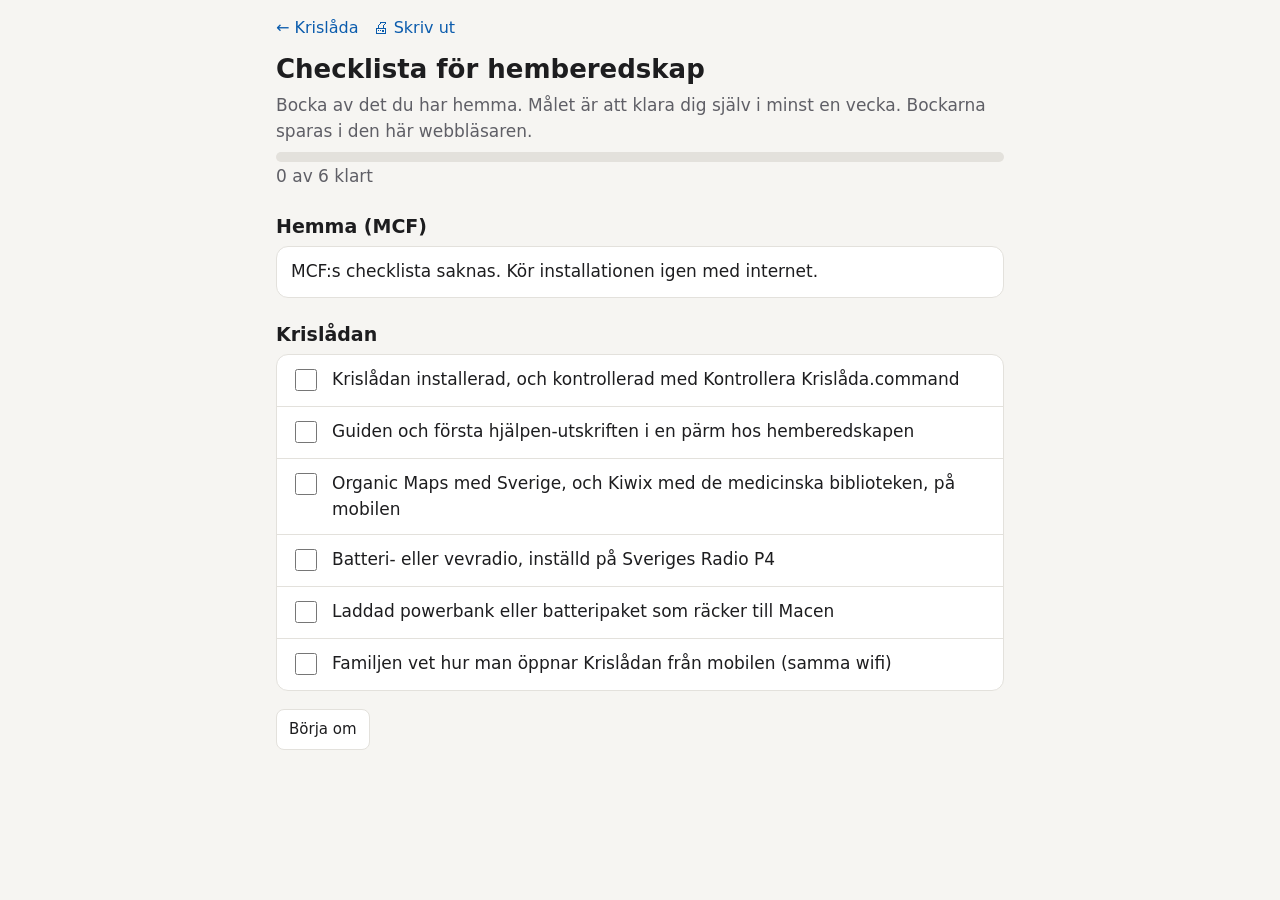
==== web/checklista/index.html @ 92006f67 "Checklist: MCF's home-preparedness list to tick off Built from the saved MCF page, so it follows MCF" ====
<!doctype html>
<html lang="sv">
<head>
<meta charset="utf-8">
<meta name="viewport" content="width=device-width, initial-scale=1">
<title>Checklista · Krislåda</title>
<link rel="manifest" href="/manifest.webmanifest">
<link rel="apple-touch-icon" href="/icon-180.png">
<meta name="theme-color" content="#0b5cad">
<style>
  :root { --bg:#f6f5f2; --fg:#1d1d1f; --muted:#5f5f66; --card:#ffffff; --line:#e3e1dc; --accent:#0b5cad; --fill:#0b5cad; --ok:#1e7a3c; }
  @media (prefers-color-scheme: dark) { :root { --bg:#141416; --fg:#f2f2f4; --muted:#a3a3ab; --card:#1f1f23; --line:#2e2e34; --accent:#6aa9ff; --fill:#1f5fae; --ok:#6fd08c; } }
  * { box-sizing: border-box; }
  body { margin:0; background:var(--bg); color:var(--fg); font:17px/1.5 -apple-system, system-ui, "Segoe UI", sans-serif; }
  main { max-width: 760px; margin: 0 auto; padding: 16px; }
  a { color: var(--accent); }
  .bar { display:flex; gap:14px; flex-wrap:wrap; font-size:16px; } .bar a { text-decoration:none; }
  h1 { font-size: 26px; margin: 10px 0 4px; } h2 { font-size: 19px; margin: 22px 0 6px; }
  .sub { color: var(--muted); margin: 0 0 8px; }
  .progress { height: 10px; background: var(--line); border-radius: 6px; overflow: hidden; margin: 8px 0 2px; }
  .progress div { height: 100%; background: var(--ok); width: 0; transition: width .3s; }
  ul { list-style: none; padding: 0; margin: 0; background: var(--card); border: 1px solid var(--line); border-radius: 12px; }
  li { border-top: 1px solid var(--line); } li:first-child { border-top: 0; }
  label { display: flex; gap: 12px; align-items: flex-start; padding: 12px 14px; cursor: pointer; }
  input[type=checkbox] { width: 22px; height: 22px; margin-top: 2px; flex: none; accent-color: var(--ok); }
  li.done span { color: var(--muted); text-decoration: line-through; }
  .src { color: var(--muted); font-size: 14px; margin-top: 6px; }
  button { font: inherit; font-size: 15px; padding: 8px 12px; border-radius: 8px; border: 1px solid var(--line); background: var(--card); color: var(--fg); cursor: pointer; }
  @media print { .bar, button { display: none; } body { background: #fff; color: #000; } ul { border: 0; } }
</style>
</head>
<body>
<main>
  <div class="bar"><a href="../">← Krislåda</a><a href="#" onclick="print(); return false">🖨 Skriv ut</a></div>
  <h1>Checklista för hemberedskap</h1>
  <p class="sub">Bocka av det du har hemma. Målet är att klara dig själv i minst en vecka. Bockarna sparas i den här webbläsaren.</p>
  <div class="progress"><div id="bar"></div></div>
  <p class="sub" id="count"></p>

  <h2>Hemma (MCF)</h2>
  <ul id="mcf"><li><label>Laddar…</label></li></ul>
  <p class="src" id="mcfsrc"></p>

  <h2>Krislådan</h2>
  <ul id="kit"></ul>

  <p style="margin-top:18px"><button id="reset">Börja om</button></p>
</main>
<script src="../lib/md.js"></script>
<script>
(() => {
  const KEY = 'krislada-checklista';
  let state = {};
  try { state = JSON.parse(localStorage.getItem(KEY) || '{}'); } catch {}
  const save = () => { try { localStorage.setItem(KEY, JSON.stringify(state)); } catch {} };
  const KIT = [
    'Krislådan installerad, och kontrollerad med Kontrollera Krislåda.command',
    'Guiden och första hjälpen-utskriften i en pärm hos hemberedskapen',
    'Organic Maps med Sverige, och Kiwix med de medicinska biblioteken, på mobilen',
    'Batteri- eller vevradio, inställd på Sveriges Radio P4',
    'Laddad powerbank eller batteripaket som räcker till Macen',
    'Familjen vet hur man öppnar Krislådan från mobilen (samma wifi)',
  ];
  function list(el, items) {
    el.innerHTML = '';
    for (const text of items) {
      const li = document.createElement('li');
      li.innerHTML = '<label><input type="checkbox"><span></span></label>';
      li.querySelector('span').textContent = text;
      const box = li.querySelector('input');
      box.checked = !!state[text]; li.classList.toggle('done', box.checked);
      box.onchange = () => { state[text] = box.checked; li.classList.toggle('done', box.checked); save(); count(); };
      el.appendChild(li);
    }
  }
  function count() {
    const boxes = [...document.querySelectorAll('input[type=checkbox]')];
    const done = boxes.filter(b => b.checked).length;
    document.getElementById('count').textContent = `${done} av ${boxes.length} klart`;
    document.getElementById('bar').style.width = (boxes.length ? 100 * done / boxes.length : 0) + '%';
  }
  list(document.getElementById('kit'), KIT);
  // MCF's own list, from the saved page "Grunder i hemberedskap".
  const doc = 'docs/library/Svenska myndigheter/MCF - Grunder i hemberedskap.md';
  fetchDoc(doc).then(t => {
    const part = (t.split(/\n(?=## )/).find(p => /^## Checklista/.test(p)) || '');
    const items = part.split('\n').filter(l => /^\s*[-*•]\s+/.test(l)).map(l => l.replace(/^\s*[-*•]\s+/, '').trim());
    if (!items.length) throw new Error('empty');
    list(document.getElementById('mcf'), items);
    const src = (t.match(/^Källa: .*$/m) || [''])[0];
    document.getElementById('mcfsrc').textContent = src + ' Mer om vatten, mat och värme: se Svenska myndigheters råd på startsidan.';
    count();
  }).catch(() => {
    document.getElementById('mcf').innerHTML = '<li><label>MCF:s checklista saknas. Kör installationen igen med internet.</label></li>';
    count();
  });
  document.getElementById('reset').onclick = () => { state = {}; save(); location.reload(); };
  count();
})();
</script>
</body>
</html>
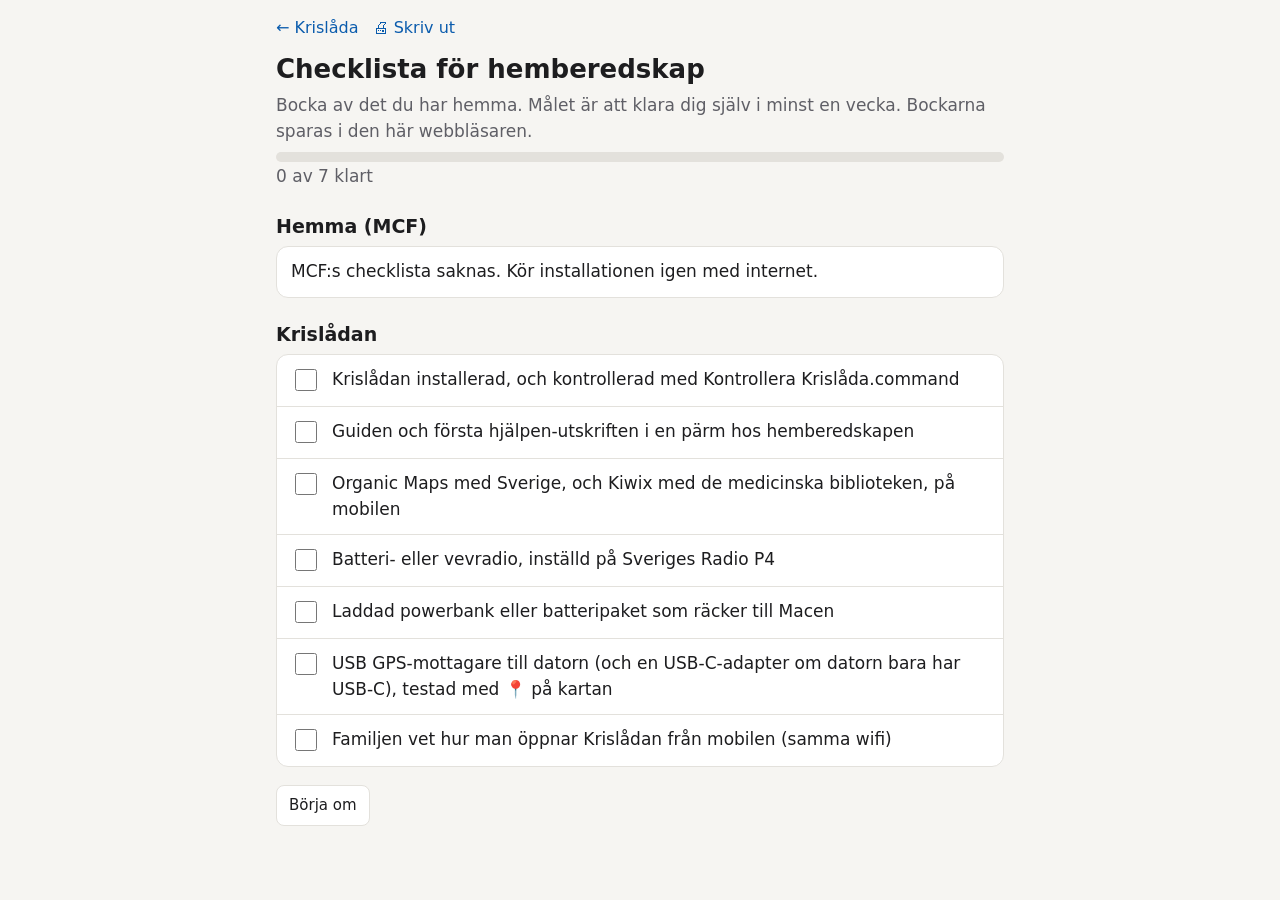
==== commit c2f96483: "Where am I: GPS on the Mac with a USB GPS receiver Macs have no GPS. The kit now finds any USB GPS r" ====
--- a/web/checklista/index.html
+++ b/web/checklista/index.html
@@ -59,6 +59,7 @@
     'Organic Maps med Sverige, och Kiwix med de medicinska biblioteken, på mobilen',
     'Batteri- eller vevradio, inställd på Sveriges Radio P4',
     'Laddad powerbank eller batteripaket som räcker till Macen',
+    'USB GPS-mottagare till datorn (och en USB-C-adapter om datorn bara har USB-C), testad med 📍 på kartan',
     'Familjen vet hur man öppnar Krislådan från mobilen (samma wifi)',
   ];
   function list(el, items) {
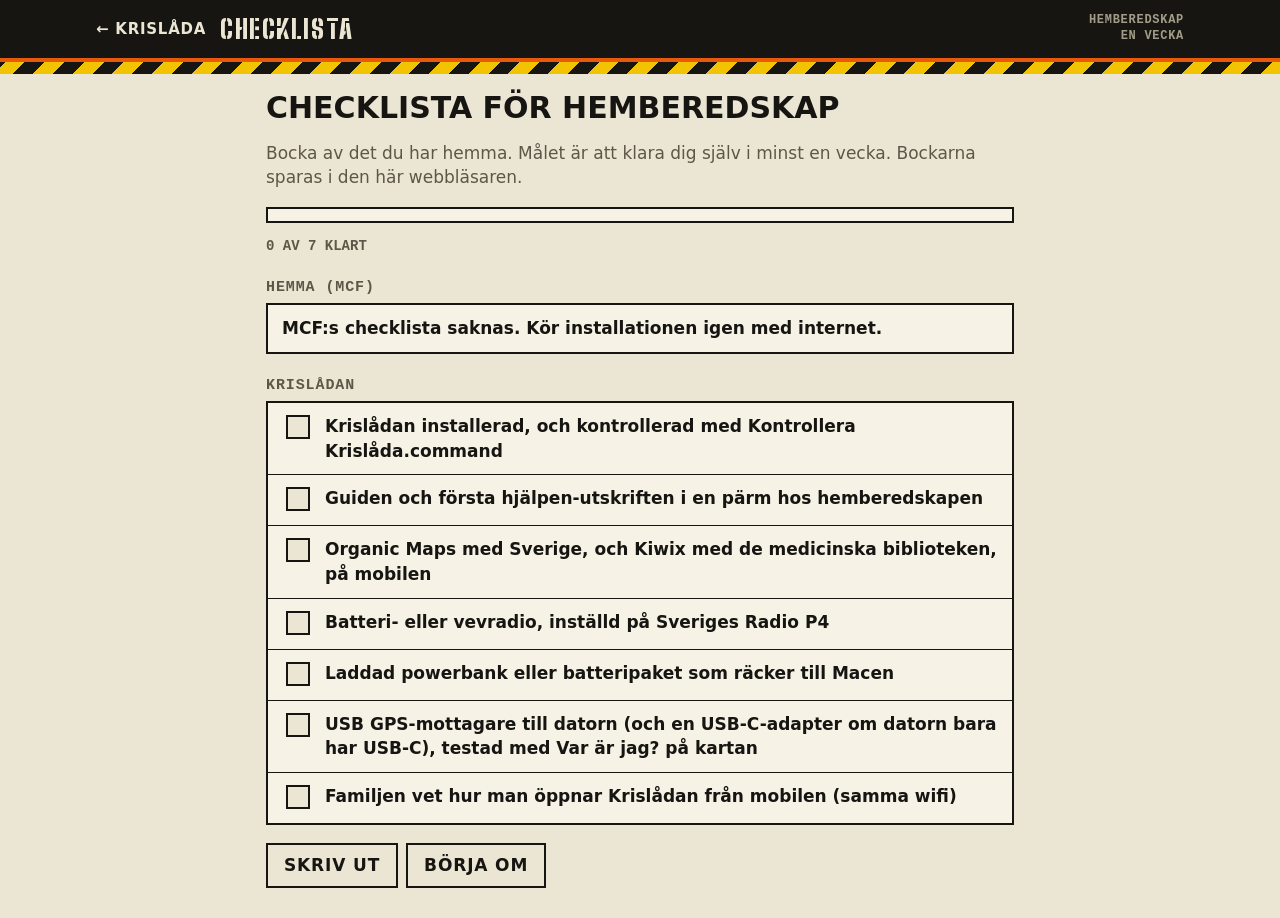
==== commit 6c4b9c8f: "A survival-kit look instead of a generic app One shared stylesheet (web/lib/kit.css) for every page:" ====
--- a/web/checklista/index.html
+++ b/web/checklista/index.html
@@ -7,31 +7,34 @@
 <link rel="manifest" href="/manifest.webmanifest">
 <link rel="apple-touch-icon" href="/icon-180.png">
 <meta name="theme-color" content="#0b5cad">
+<link rel="stylesheet" href="../lib/kit.css">
 <style>
-  :root { --bg:#f6f5f2; --fg:#1d1d1f; --muted:#5f5f66; --card:#ffffff; --line:#e3e1dc; --accent:#0b5cad; --fill:#0b5cad; --ok:#1e7a3c; }
-  @media (prefers-color-scheme: dark) { :root { --bg:#141416; --fg:#f2f2f4; --muted:#a3a3ab; --card:#1f1f23; --line:#2e2e34; --accent:#6aa9ff; --fill:#1f5fae; --ok:#6fd08c; } }
-  * { box-sizing: border-box; }
-  body { margin:0; background:var(--bg); color:var(--fg); font:17px/1.5 -apple-system, system-ui, "Segoe UI", sans-serif; }
-  main { max-width: 760px; margin: 0 auto; padding: 16px; }
-  a { color: var(--accent); }
-  .bar { display:flex; gap:14px; flex-wrap:wrap; font-size:16px; } .bar a { text-decoration:none; }
-  h1 { font-size: 26px; margin: 10px 0 4px; } h2 { font-size: 19px; margin: 22px 0 6px; }
-  .sub { color: var(--muted); margin: 0 0 8px; }
-  .progress { height: 10px; background: var(--line); border-radius: 6px; overflow: hidden; margin: 8px 0 2px; }
-  .progress div { height: 100%; background: var(--ok); width: 0; transition: width .3s; }
-  ul { list-style: none; padding: 0; margin: 0; background: var(--card); border: 1px solid var(--line); border-radius: 12px; }
-  li { border-top: 1px solid var(--line); } li:first-child { border-top: 0; }
-  label { display: flex; gap: 12px; align-items: flex-start; padding: 12px 14px; cursor: pointer; }
-  input[type=checkbox] { width: 22px; height: 22px; margin-top: 2px; flex: none; accent-color: var(--ok); }
+  main { max-width: 780px; }
+  h1 { font: 800 30px/1.05 var(--cond); text-transform: uppercase; margin: 18px 0 6px; }
+  h2 { font: 700 15px/1 var(--mono); text-transform: uppercase; letter-spacing: .06em; color: var(--muted); margin: 24px 0 8px; }
+  .sub { color: var(--muted); }
+  .progress { height: 16px; border: 2px solid var(--ink); background: var(--panel); margin: 10px 0 4px; }
+  .progress div { height: 100%; width: 0; background: repeating-linear-gradient(-45deg, var(--olive) 0 8px, #3d4419 8px 16px); transition: width .3s; }
+  #count { font: 600 14px/1.4 var(--mono); text-transform: uppercase; }
+  ul { list-style: none; padding: 0; margin: 0; border: 2px solid var(--ink); background: var(--panel); }
+  li { border-top: 1px solid var(--ink); } li:first-child { border-top: 0; }
+  label { display: flex; gap: 12px; align-items: flex-start; padding: 11px 14px; cursor: pointer; font-weight: 600; }
+  input[type=checkbox] { appearance: none; width: 24px; height: 24px; margin-top: 1px; flex: none; border: 2px solid var(--ink); background: var(--paper); display: grid; place-content: center; cursor: pointer; }
+  input[type=checkbox]:checked { background: var(--olive); }
+  input[type=checkbox]:checked::after { content: "✓"; color: #f6f2e6; font: 800 17px/1 var(--font); }
   li.done span { color: var(--muted); text-decoration: line-through; }
-  .src { color: var(--muted); font-size: 14px; margin-top: 6px; }
-  button { font: inherit; font-size: 15px; padding: 8px 12px; border-radius: 8px; border: 1px solid var(--line); background: var(--card); color: var(--fg); cursor: pointer; }
-  @media print { .bar, button { display: none; } body { background: #fff; color: #000; } ul { border: 0; } }
+  .src { color: var(--muted); font: 500 12px/1.5 var(--mono); margin-top: 8px; }
+  @media print { .bar, button, .topbar, .hazard { display: none; } body { background: #fff; } }
 </style>
 </head>
+<header class="topbar"><div class="wrap">
+  <a class="back" href="/">← Krislåda</a>
+  <span class="logo" style="font-size:26px">Checklista</span>
+  <div class="meta">Hemberedskap<br>en vecka</div>
+</div></header>
+<div class="hazard"></div>
 <body>
 <main>
-  <div class="bar"><a href="../">← Krislåda</a><a href="#" onclick="print(); return false">🖨 Skriv ut</a></div>
   <h1>Checklista för hemberedskap</h1>
   <p class="sub">Bocka av det du har hemma. Målet är att klara dig själv i minst en vecka. Bockarna sparas i den här webbläsaren.</p>
   <div class="progress"><div id="bar"></div></div>
@@ -44,7 +47,7 @@
   <h2>Krislådan</h2>
   <ul id="kit"></ul>
 
-  <p style="margin-top:18px"><button id="reset">Börja om</button></p>
+  <p style="margin:18px 0 30px; display:flex; gap:8px"><button class="btn ghost" onclick="print()">Skriv ut</button><button class="btn ghost" id="reset">Börja om</button></p>
 </main>
 <script src="../lib/md.js"></script>
 <script>
@@ -59,7 +62,7 @@
     'Organic Maps med Sverige, och Kiwix med de medicinska biblioteken, på mobilen',
     'Batteri- eller vevradio, inställd på Sveriges Radio P4',
     'Laddad powerbank eller batteripaket som räcker till Macen',
-    'USB GPS-mottagare till datorn (och en USB-C-adapter om datorn bara har USB-C), testad med 📍 på kartan',
+    'USB GPS-mottagare till datorn (och en USB-C-adapter om datorn bara har USB-C), testad med Var är jag? på kartan',
     'Familjen vet hur man öppnar Krislådan från mobilen (samma wifi)',
   ];
   function list(el, items) {
--- a/web/lib/kit.css
+++ b/web/lib/kit.css
@@ -0,0 +1,114 @@
+/* Krislåda: the kit's look, shared by every page.
+   A field manual and a kit case: khaki paper and black ink, safety orange and olive,
+   hard edges, numbered compartments, hazard stripes where it matters.
+   Fonts (all open source, bundled for offline use): Barlow, based on public road signage;
+   Big Shoulders Stencil; IBM Plex Mono. */
+@import url('fonts/fonts.css');
+
+:root {
+  --paper: #ebe5d3; --panel: #f6f2e6; --ink: #161512; --muted: #5d574a; --rule: #161512;
+  --orange: #e8590c; --on-orange: #161512; --olive: #4b5320; --red: #b3261e; --ok: #2e6b34;
+  --yellow: #f2c300; --bar: #161512; --on-bar: #ebe5d3;
+  --shadow: #161512;
+  --font: 'Barlow', system-ui, -apple-system, sans-serif;
+  --cond: 'Barlow Condensed', 'Barlow', system-ui, sans-serif;
+  --stencil: 'Big Shoulders Stencil', 'Barlow Condensed', system-ui, sans-serif;
+  --mono: 'IBM Plex Mono', ui-monospace, Menlo, monospace;
+}
+@media (prefers-color-scheme: dark) {
+  :root { --paper: #11130e; --panel: #1b1e16; --ink: #e8e2cf; --muted: #a39d88; --rule: #e8e2cf;
+          --orange: #ff7a1f; --olive: #8e9c5c; --red: #ff6b5e; --ok: #7fc77f; --bar: #000; --shadow: #4b5320; }
+}
+* { box-sizing: border-box; }
+html { -webkit-text-size-adjust: 100%; }
+body { margin: 0; background: var(--paper); color: var(--ink); font: 500 17px/1.45 var(--font); }
+a { color: inherit; text-decoration-color: var(--orange); text-decoration-thickness: 2px; text-underline-offset: 3px; }
+main, .wrap { max-width: 1120px; margin: 0 auto; padding: 0 16px; }
+.mono, code { font-family: var(--mono); font-size: .88em; }
+
+/* Top bar: the label on the case */
+.topbar { background: var(--bar); color: var(--on-bar); border-bottom: 4px solid var(--orange); }
+.topbar .wrap { display: flex; align-items: center; gap: 14px; min-height: 58px; flex-wrap: wrap; }
+.logo { font: 900 32px/1 var(--stencil); letter-spacing: .06em; text-transform: uppercase; color: var(--on-bar); text-decoration: none; }
+.logo small { font: 600 12px/1 var(--mono); letter-spacing: .08em; color: var(--orange); margin-left: 10px; vertical-align: middle; }
+.topbar .meta { margin-left: auto; font: 600 12px/1.3 var(--mono); letter-spacing: .06em; text-transform: uppercase; color: #a39d88; text-align: right; }
+.topbar a.back { font: 700 15px/1 var(--cond); text-transform: uppercase; letter-spacing: .05em; color: var(--on-bar); text-decoration: none; }
+
+/* Hazard stripes and the life-threat block */
+.hazard { height: 12px; background: repeating-linear-gradient(-45deg, var(--yellow) 0 14px, #161512 14px 28px); }
+.danger { border: 3px solid var(--ink); background: var(--panel); margin: 18px 0; }
+.danger .body { padding: 12px 16px 14px; display: flex; flex-wrap: wrap; gap: 6px 26px; align-items: baseline; }
+.danger .call { font: 800 30px/1.05 var(--cond); text-transform: uppercase; letter-spacing: .01em; color: var(--red); }
+.danger .call b { color: var(--ink); }
+.danger .nums { display: flex; flex-wrap: wrap; gap: 4px 20px; font: 600 15px/1.4 var(--font); }
+.danger .nums b { font-family: var(--mono); font-size: 17px; margin-right: 4px; }
+.warn { border: 3px solid var(--ink); border-left: 12px solid var(--yellow); background: var(--panel); padding: 10px 14px; margin: 12px 0; font-weight: 600; }
+
+/* Numbered sections: the compartments */
+.sec { display: flex; align-items: center; gap: 12px; margin: 34px 0 14px; padding-bottom: 6px; border-bottom: 3px solid var(--rule); }
+.sec .num { font: 600 14px/1 var(--mono); background: var(--orange); color: var(--on-orange); padding: 6px 7px; }
+.sec h2 { margin: 0; font: 800 26px/1 var(--cond); text-transform: uppercase; letter-spacing: .02em; }
+.sec .hint { margin-left: auto; font: 500 14px/1.3 var(--font); color: var(--muted); text-align: right; }
+h3.sub { margin: 18px 0 8px; font: 700 15px/1 var(--mono); text-transform: uppercase; letter-spacing: .06em; color: var(--muted); }
+p.lead { color: var(--muted); margin: -6px 0 12px; }
+
+/* Tiles: labelled boxes in the case */
+.tiles { display: grid; grid-template-columns: repeat(auto-fill, minmax(230px, 1fr)); gap: 12px; }
+.tiles.tools { grid-template-columns: repeat(auto-fill, minmax(196px, 1fr)); }
+.tile { display: block; position: relative; border: 2px solid var(--ink); background: var(--panel); color: var(--ink);
+        padding: 12px 14px 14px; text-decoration: none; box-shadow: 4px 4px 0 var(--shadow); transition: transform .08s, box-shadow .08s; }
+.tile:hover { transform: translate(-2px, -2px); box-shadow: 6px 6px 0 var(--shadow); }
+.tile:active { transform: translate(2px, 2px); box-shadow: 1px 1px 0 var(--shadow); }
+.tile .k { display: block; font: 600 12px/1 var(--mono); letter-spacing: .08em; text-transform: uppercase; color: var(--muted); margin-bottom: 8px; }
+.tile b { display: block; font: 800 23px/1.05 var(--cond); text-transform: uppercase; letter-spacing: .01em; }
+.tile span.d { display: block; margin-top: 6px; font-size: 15px; line-height: 1.35; color: var(--muted); }
+.tile.go { background: var(--orange); }
+.tile.go, .tile.go .k, .tile.go span.d { color: var(--on-orange); }
+.tile.olive { background: var(--olive); }
+.tile.olive, .tile.olive .k, .tile.olive span.d { color: #f6f2e6; }
+
+/* Emergency topics: tabs with a red edge */
+.tabs { display: grid; grid-template-columns: repeat(auto-fill, minmax(180px, 1fr)); gap: 8px; }
+.tab { display: flex; flex-direction: column; border: 2px solid var(--ink); border-left: 8px solid var(--red); background: var(--panel); color: var(--ink); text-decoration: none; min-height: 64px; }
+.tab a.main, a.tab { padding: 8px 10px 6px; text-decoration: none; color: var(--ink); flex: 1; }
+.tab b { display: block; font: 700 19px/1.1 var(--cond); text-transform: uppercase; }
+.tab .src { display: block; font: 600 11px/1.3 var(--mono); text-transform: uppercase; letter-spacing: .05em; color: var(--muted); margin-top: 3px; }
+.tab a.en { font: 500 12px/1.2 var(--font); color: var(--muted); padding: 0 10px 7px; }
+.tab:hover, a.tab:hover { background: var(--paper); }
+.tabs.plain .tab { border-left-color: var(--olive); }
+
+/* Forms and buttons */
+input[type=search], input[type=text], textarea, select {
+  font: 500 18px/1.3 var(--font); color: var(--ink); background: var(--panel); border: 2px solid var(--ink); border-radius: 0; padding: 11px 12px; }
+input:focus, textarea:focus, button:focus-visible, a:focus-visible { outline: 3px solid var(--orange); outline-offset: 2px; }
+.btn, button.btn { display: inline-block; font: 700 17px/1 var(--cond); text-transform: uppercase; letter-spacing: .05em;
+  background: var(--ink); color: var(--paper); border: 2px solid var(--ink); border-radius: 0; padding: 12px 16px; cursor: pointer; text-decoration: none; }
+.btn.go { background: var(--orange); color: var(--on-orange); }
+.btn.ghost { background: transparent; color: var(--ink); }
+.btn:active { transform: translate(1px, 1px); }
+
+/* Status lamps */
+.lamps { display: flex; flex-wrap: wrap; gap: 6px 16px; font: 600 13px/1.4 var(--mono); text-transform: uppercase; letter-spacing: .04em; }
+.lamp::before { content: ""; display: inline-block; width: 9px; height: 9px; margin-right: 6px; background: var(--ok); border: 1px solid var(--ink); vertical-align: 0; }
+.lamp.off::before { background: var(--red); }
+.lamp.warn::before { background: var(--yellow); }
+
+footer.kit { margin: 40px 0 0; padding: 14px 0 26px; border-top: 3px solid var(--rule); font: 500 13px/1.5 var(--mono); color: var(--muted); }
+
+@media (max-width: 560px) {
+  body { font-size: 16px; }
+  .logo { font-size: 26px; }
+  .topbar .meta { display: none; }
+  .sec h2 { font-size: 22px; }
+  .danger .call { font-size: 25px; }
+  .tiles { grid-template-columns: 1fr 1fr; gap: 10px; }
+  .tile b { font-size: 19px; }
+  .tile span.d { display: none; }
+  .tabs { grid-template-columns: 1fr 1fr; gap: 6px; }
+  .tab { min-height: 0; border-left-width: 6px; }
+  .tab a.main, a.tab { padding: 7px 8px 5px; }
+  .tab b { font-size: 16px; }
+  .tab a.en { display: none; }
+  .sec .hint { display: none; }
+}
+@media print { .topbar, .hazard { display: none; } body { background: #fff; } }
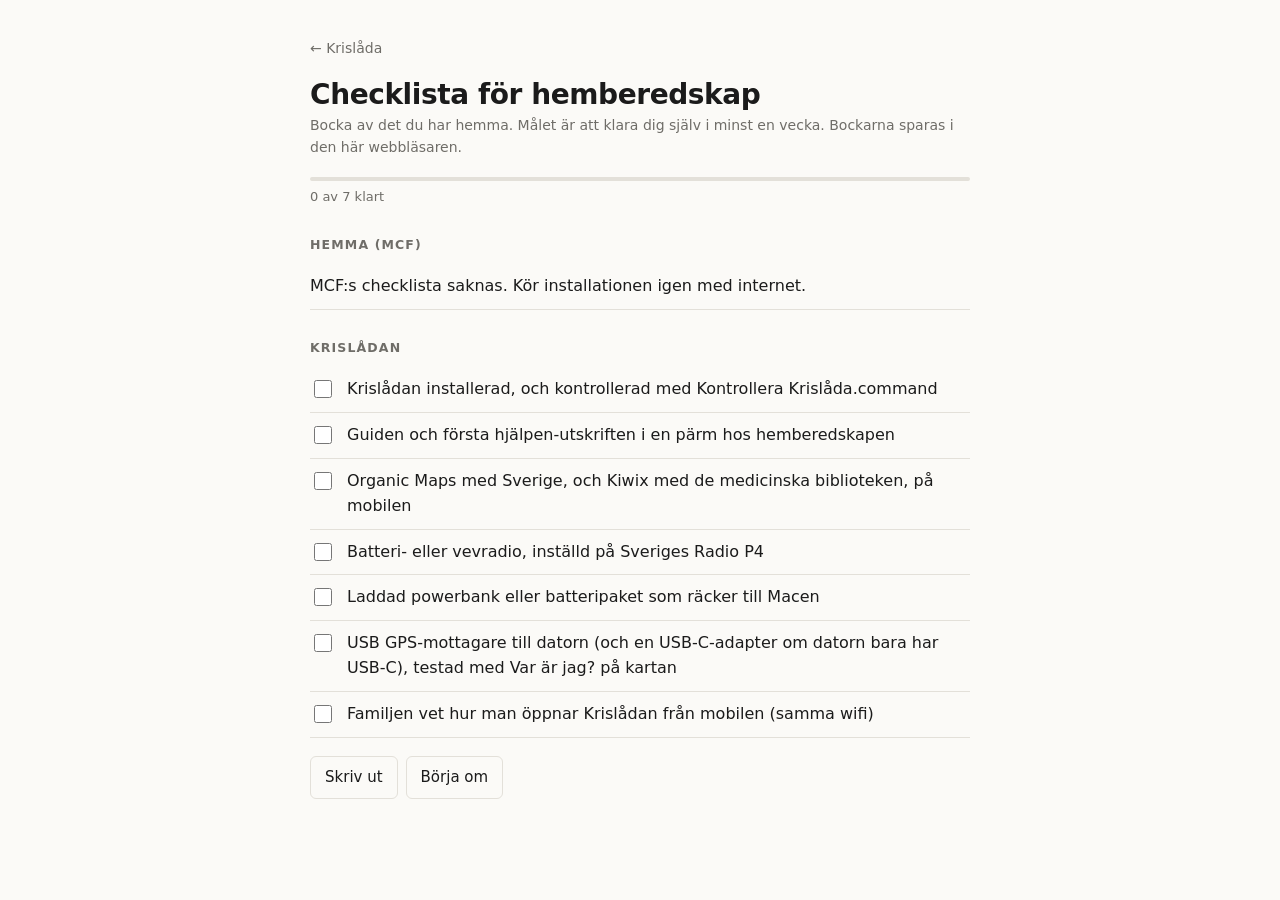
==== commit b1ee23fe: "Minimal look, with the extras folded away Replaces the field-manual style with a quiet one: the syst" ====
--- a/web/checklista/index.html
+++ b/web/checklista/index.html
@@ -9,36 +9,27 @@
 <meta name="theme-color" content="#0b5cad">
 <link rel="stylesheet" href="../lib/kit.css">
 <style>
-  main { max-width: 780px; }
-  h1 { font: 800 30px/1.05 var(--cond); text-transform: uppercase; margin: 18px 0 6px; }
-  h2 { font: 700 15px/1 var(--mono); text-transform: uppercase; letter-spacing: .06em; color: var(--muted); margin: 24px 0 8px; }
-  .sub { color: var(--muted); }
-  .progress { height: 16px; border: 2px solid var(--ink); background: var(--panel); margin: 10px 0 4px; }
-  .progress div { height: 100%; width: 0; background: repeating-linear-gradient(-45deg, var(--olive) 0 8px, #3d4419 8px 16px); transition: width .3s; }
-  #count { font: 600 14px/1.4 var(--mono); text-transform: uppercase; }
-  ul { list-style: none; padding: 0; margin: 0; border: 2px solid var(--ink); background: var(--panel); }
-  li { border-top: 1px solid var(--ink); } li:first-child { border-top: 0; }
-  label { display: flex; gap: 12px; align-items: flex-start; padding: 11px 14px; cursor: pointer; font-weight: 600; }
-  input[type=checkbox] { appearance: none; width: 24px; height: 24px; margin-top: 1px; flex: none; border: 2px solid var(--ink); background: var(--paper); display: grid; place-content: center; cursor: pointer; }
-  input[type=checkbox]:checked { background: var(--olive); }
-  input[type=checkbox]:checked::after { content: "✓"; color: #f6f2e6; font: 800 17px/1 var(--font); }
+  .page { max-width: 700px; }
+  .progress { height: 4px; background: var(--line); margin: 18px 0 6px; border-radius: 2px; overflow: hidden; }
+  .progress div { height: 100%; width: 0; background: var(--fg); transition: width .3s; }
+  #count { font-size: 13px; color: var(--muted); margin: 0; }
+  h2 { margin-top: 28px; }
+  ul { list-style: none; padding: 0; margin: 0; }
+  li { border-bottom: 1px solid var(--line); }
+  label { display: flex; gap: 12px; align-items: flex-start; padding: 10px 0; cursor: pointer; }
+  input[type=checkbox] { width: 18px; height: 18px; margin-top: 3px; flex: none; accent-color: var(--fg); }
   li.done span { color: var(--muted); text-decoration: line-through; }
-  .src { color: var(--muted); font: 500 12px/1.5 var(--mono); margin-top: 8px; }
-  @media print { .bar, button, .topbar, .hazard { display: none; } body { background: #fff; } }
+  .src { color: var(--muted); font-size: 12.5px; margin-top: 8px; }
+  @media print { button, .back { display: none; } }
 </style>
 </head>
-<header class="topbar"><div class="wrap">
+<body>
+<main class="page">
   <a class="back" href="/">← Krislåda</a>
-  <span class="logo" style="font-size:26px">Checklista</span>
-  <div class="meta">Hemberedskap<br>en vecka</div>
-</div></header>
-<div class="hazard"></div>
-<body>
-<main>
   <h1>Checklista för hemberedskap</h1>
-  <p class="sub">Bocka av det du har hemma. Målet är att klara dig själv i minst en vecka. Bockarna sparas i den här webbläsaren.</p>
+  <p class="meta">Bocka av det du har hemma. Målet är att klara dig själv i minst en vecka. Bockarna sparas i den här webbläsaren.</p>
   <div class="progress"><div id="bar"></div></div>
-  <p class="sub" id="count"></p>
+  <p id="count"></p>
 
   <h2>Hemma (MCF)</h2>
   <ul id="mcf"><li><label>Laddar…</label></li></ul>
@@ -47,7 +38,7 @@
   <h2>Krislådan</h2>
   <ul id="kit"></ul>
 
-  <p style="margin:18px 0 30px; display:flex; gap:8px"><button class="btn ghost" onclick="print()">Skriv ut</button><button class="btn ghost" id="reset">Börja om</button></p>
+  <p style="margin:18px 0 30px; display:flex; gap:8px"><button class="plain" onclick="print()">Skriv ut</button><button class="plain" id="reset">Börja om</button></p>
 </main>
 <script src="../lib/md.js"></script>
 <script>
--- a/web/lib/kit.css
+++ b/web/lib/kit.css
@@ -1,114 +1,72 @@
-/* Krislåda: the kit's look, shared by every page.
-   A field manual and a kit case: khaki paper and black ink, safety orange and olive,
-   hard edges, numbered compartments, hazard stripes where it matters.
-   Fonts (all open source, bundled for offline use): Barlow, based on public road signage;
-   Big Shoulders Stencil; IBM Plex Mono. */
-@import url('fonts/fonts.css');
-
+/* Krislåda: the kit's look, shared by every page. Minimal on purpose:
+   the system font, black and grey on off-white, thin rules, plenty of space,
+   and red only where a life may be at stake. Dark mode follows the computer. */
 :root {
-  --paper: #ebe5d3; --panel: #f6f2e6; --ink: #161512; --muted: #5d574a; --rule: #161512;
-  --orange: #e8590c; --on-orange: #161512; --olive: #4b5320; --red: #b3261e; --ok: #2e6b34;
-  --yellow: #f2c300; --bar: #161512; --on-bar: #ebe5d3;
-  --shadow: #161512;
-  --font: 'Barlow', system-ui, -apple-system, sans-serif;
-  --cond: 'Barlow Condensed', 'Barlow', system-ui, sans-serif;
-  --stencil: 'Big Shoulders Stencil', 'Barlow Condensed', system-ui, sans-serif;
-  --mono: 'IBM Plex Mono', ui-monospace, Menlo, monospace;
+  --bg: #fbfaf7; --fg: #1b1b1b; --muted: #6f6d68; --line: #e3e0d9; --soft: #f1efe9;
+  --red: #c0392b; --ok: #2e7d32; --amber: #a86400;
+  --font: -apple-system, BlinkMacSystemFont, "Segoe UI", system-ui, sans-serif;
+  --mono: ui-monospace, "SF Mono", Menlo, monospace;
 }
 @media (prefers-color-scheme: dark) {
-  :root { --paper: #11130e; --panel: #1b1e16; --ink: #e8e2cf; --muted: #a39d88; --rule: #e8e2cf;
-          --orange: #ff7a1f; --olive: #8e9c5c; --red: #ff6b5e; --ok: #7fc77f; --bar: #000; --shadow: #4b5320; }
+  :root { --bg: #131313; --fg: #ececea; --muted: #9b9994; --line: #2b2b2a; --soft: #1c1c1b;
+          --red: #ef6b5f; --ok: #7cc47f; --amber: #e0a24a; }
 }
 * { box-sizing: border-box; }
 html { -webkit-text-size-adjust: 100%; }
-body { margin: 0; background: var(--paper); color: var(--ink); font: 500 17px/1.45 var(--font); }
-a { color: inherit; text-decoration-color: var(--orange); text-decoration-thickness: 2px; text-underline-offset: 3px; }
-main, .wrap { max-width: 1120px; margin: 0 auto; padding: 0 16px; }
-.mono, code { font-family: var(--mono); font-size: .88em; }
+body { margin: 0; background: var(--bg); color: var(--fg); font: 16px/1.55 var(--font); }
+a { color: var(--fg); text-underline-offset: 3px; text-decoration-thickness: 1px; }
+.page { max-width: 880px; margin: 0 auto; padding: 36px 20px 64px; }
+.back { display: inline-block; color: var(--muted); text-decoration: none; font-size: 14px; margin-bottom: 18px; }
+.back:hover { color: var(--fg); }
 
-/* Top bar: the label on the case */
-.topbar { background: var(--bar); color: var(--on-bar); border-bottom: 4px solid var(--orange); }
-.topbar .wrap { display: flex; align-items: center; gap: 14px; min-height: 58px; flex-wrap: wrap; }
-.logo { font: 900 32px/1 var(--stencil); letter-spacing: .06em; text-transform: uppercase; color: var(--on-bar); text-decoration: none; }
-.logo small { font: 600 12px/1 var(--mono); letter-spacing: .08em; color: var(--orange); margin-left: 10px; vertical-align: middle; }
-.topbar .meta { margin-left: auto; font: 600 12px/1.3 var(--mono); letter-spacing: .06em; text-transform: uppercase; color: #a39d88; text-align: right; }
-.topbar a.back { font: 700 15px/1 var(--cond); text-transform: uppercase; letter-spacing: .05em; color: var(--on-bar); text-decoration: none; }
+h1 { font-size: 28px; font-weight: 650; letter-spacing: -.015em; line-height: 1.2; margin: 0; }
+h2 { font-size: 12.5px; font-weight: 600; text-transform: uppercase; letter-spacing: .09em; color: var(--muted); margin: 0 0 10px; }
+h3 { font-size: 15px; font-weight: 600; margin: 22px 0 6px; }
+.meta { color: var(--muted); font-size: 14px; margin: 4px 0 0; }
+section { margin-top: 40px; }
+small, .muted { color: var(--muted); }
 
-/* Hazard stripes and the life-threat block */
-.hazard { height: 12px; background: repeating-linear-gradient(-45deg, var(--yellow) 0 14px, #161512 14px 28px); }
-.danger { border: 3px solid var(--ink); background: var(--panel); margin: 18px 0; }
-.danger .body { padding: 12px 16px 14px; display: flex; flex-wrap: wrap; gap: 6px 26px; align-items: baseline; }
-.danger .call { font: 800 30px/1.05 var(--cond); text-transform: uppercase; letter-spacing: .01em; color: var(--red); }
-.danger .call b { color: var(--ink); }
-.danger .nums { display: flex; flex-wrap: wrap; gap: 4px 20px; font: 600 15px/1.4 var(--font); }
-.danger .nums b { font-family: var(--mono); font-size: 17px; margin-right: 4px; }
-.warn { border: 3px solid var(--ink); border-left: 12px solid var(--yellow); background: var(--panel); padding: 10px 14px; margin: 12px 0; font-weight: 600; }
+/* The one line that matters most */
+.emergency { margin: 22px 0 0; padding: 12px 0; border-top: 1px solid var(--line); border-bottom: 1px solid var(--line); }
+.emergency strong { color: var(--red); font-weight: 650; margin-right: 12px; }
+.emergency span { color: var(--muted); }
+.notice { margin: 12px 0 0; padding: 10px 12px; background: var(--soft); border-radius: 6px; font-size: 15px; }
 
-/* Numbered sections: the compartments */
-.sec { display: flex; align-items: center; gap: 12px; margin: 34px 0 14px; padding-bottom: 6px; border-bottom: 3px solid var(--rule); }
-.sec .num { font: 600 14px/1 var(--mono); background: var(--orange); color: var(--on-orange); padding: 6px 7px; }
-.sec h2 { margin: 0; font: 800 26px/1 var(--cond); text-transform: uppercase; letter-spacing: .02em; }
-.sec .hint { margin-left: auto; font: 500 14px/1.3 var(--font); color: var(--muted); text-align: right; }
-h3.sub { margin: 18px 0 8px; font: 700 15px/1 var(--mono); text-transform: uppercase; letter-spacing: .06em; color: var(--muted); }
-p.lead { color: var(--muted); margin: -6px 0 12px; }
+/* Lists instead of cards */
+ul.list { list-style: none; margin: 0; padding: 0; }
+ul.list li { display: flex; gap: 10px; align-items: baseline; justify-content: space-between; padding: 7px 0; border-bottom: 1px solid var(--line); break-inside: avoid; }
+ul.list a { text-decoration: none; }
+ul.list a:hover { text-decoration: underline; }
+ul.list small { font-size: 12.5px; white-space: nowrap; }
+ul.list small a { color: var(--muted); }
+ul.cols { columns: 3 220px; column-gap: 36px; }
+ul.cols.two { columns: 2 260px; }
+ul.list.rows li { display: grid; grid-template-columns: minmax(130px, 200px) 1fr; justify-content: start; }
+ul.list.rows li a { font-weight: 600; }
+ul.list.rows small { white-space: normal; }
 
-/* Tiles: labelled boxes in the case */
-.tiles { display: grid; grid-template-columns: repeat(auto-fill, minmax(230px, 1fr)); gap: 12px; }
-.tiles.tools { grid-template-columns: repeat(auto-fill, minmax(196px, 1fr)); }
-.tile { display: block; position: relative; border: 2px solid var(--ink); background: var(--panel); color: var(--ink);
-        padding: 12px 14px 14px; text-decoration: none; box-shadow: 4px 4px 0 var(--shadow); transition: transform .08s, box-shadow .08s; }
-.tile:hover { transform: translate(-2px, -2px); box-shadow: 6px 6px 0 var(--shadow); }
-.tile:active { transform: translate(2px, 2px); box-shadow: 1px 1px 0 var(--shadow); }
-.tile .k { display: block; font: 600 12px/1 var(--mono); letter-spacing: .08em; text-transform: uppercase; color: var(--muted); margin-bottom: 8px; }
-.tile b { display: block; font: 800 23px/1.05 var(--cond); text-transform: uppercase; letter-spacing: .01em; }
-.tile span.d { display: block; margin-top: 6px; font-size: 15px; line-height: 1.35; color: var(--muted); }
-.tile.go { background: var(--orange); }
-.tile.go, .tile.go .k, .tile.go span.d { color: var(--on-orange); }
-.tile.olive { background: var(--olive); }
-.tile.olive, .tile.olive .k, .tile.olive span.d { color: #f6f2e6; }
+/* Forms */
+input[type=search], input[type=text], textarea {
+  font: inherit; font-size: 17px; color: var(--fg); background: var(--bg);
+  border: 1px solid var(--line); border-radius: 6px; padding: 10px 12px; }
+input:focus, textarea:focus { outline: none; border-color: var(--fg); }
+button, .button { font: inherit; font-size: 15px; font-weight: 500; padding: 9px 14px; border-radius: 6px; cursor: pointer;
+  border: 1px solid var(--fg); background: var(--fg); color: var(--bg); text-decoration: none; display: inline-block; }
+button.plain, .button.plain { background: transparent; color: var(--fg); border-color: var(--line); }
+button.plain:hover, .button.plain:hover { border-color: var(--fg); }
+a:focus-visible, button:focus-visible { outline: 2px solid var(--fg); outline-offset: 2px; }
 
-/* Emergency topics: tabs with a red edge */
-.tabs { display: grid; grid-template-columns: repeat(auto-fill, minmax(180px, 1fr)); gap: 8px; }
-.tab { display: flex; flex-direction: column; border: 2px solid var(--ink); border-left: 8px solid var(--red); background: var(--panel); color: var(--ink); text-decoration: none; min-height: 64px; }
-.tab a.main, a.tab { padding: 8px 10px 6px; text-decoration: none; color: var(--ink); flex: 1; }
-.tab b { display: block; font: 700 19px/1.1 var(--cond); text-transform: uppercase; }
-.tab .src { display: block; font: 600 11px/1.3 var(--mono); text-transform: uppercase; letter-spacing: .05em; color: var(--muted); margin-top: 3px; }
-.tab a.en { font: 500 12px/1.2 var(--font); color: var(--muted); padding: 0 10px 7px; }
-.tab:hover, a.tab:hover { background: var(--paper); }
-.tabs.plain .tab { border-left-color: var(--olive); }
+/* Small status dots */
+.lamps { display: flex; flex-wrap: wrap; gap: 4px 18px; font-size: 13px; color: var(--muted); }
+.lamp::before { content: ""; display: inline-block; width: 7px; height: 7px; border-radius: 50%; margin-right: 7px; background: var(--ok); vertical-align: 1px; }
+.lamp.off::before { background: var(--red); }
+.lamp.warn::before { background: var(--amber); }
 
-/* Forms and buttons */
-input[type=search], input[type=text], textarea, select {
-  font: 500 18px/1.3 var(--font); color: var(--ink); background: var(--panel); border: 2px solid var(--ink); border-radius: 0; padding: 11px 12px; }
-input:focus, textarea:focus, button:focus-visible, a:focus-visible { outline: 3px solid var(--orange); outline-offset: 2px; }
-.btn, button.btn { display: inline-block; font: 700 17px/1 var(--cond); text-transform: uppercase; letter-spacing: .05em;
-  background: var(--ink); color: var(--paper); border: 2px solid var(--ink); border-radius: 0; padding: 12px 16px; cursor: pointer; text-decoration: none; }
-.btn.go { background: var(--orange); color: var(--on-orange); }
-.btn.ghost { background: transparent; color: var(--ink); }
-.btn:active { transform: translate(1px, 1px); }
-
-/* Status lamps */
-.lamps { display: flex; flex-wrap: wrap; gap: 6px 16px; font: 600 13px/1.4 var(--mono); text-transform: uppercase; letter-spacing: .04em; }
-.lamp::before { content: ""; display: inline-block; width: 9px; height: 9px; margin-right: 6px; background: var(--ok); border: 1px solid var(--ink); vertical-align: 0; }
-.lamp.off::before { background: var(--red); }
-.lamp.warn::before { background: var(--yellow); }
-
-footer.kit { margin: 40px 0 0; padding: 14px 0 26px; border-top: 3px solid var(--rule); font: 500 13px/1.5 var(--mono); color: var(--muted); }
+footer.kit { margin-top: 56px; padding-top: 14px; border-top: 1px solid var(--line); color: var(--muted); font-size: 13px; }
 
 @media (max-width: 560px) {
-  body { font-size: 16px; }
-  .logo { font-size: 26px; }
-  .topbar .meta { display: none; }
-  .sec h2 { font-size: 22px; }
-  .danger .call { font-size: 25px; }
-  .tiles { grid-template-columns: 1fr 1fr; gap: 10px; }
-  .tile b { font-size: 19px; }
-  .tile span.d { display: none; }
-  .tabs { grid-template-columns: 1fr 1fr; gap: 6px; }
-  .tab { min-height: 0; border-left-width: 6px; }
-  .tab a.main, a.tab { padding: 7px 8px 5px; }
-  .tab b { font-size: 16px; }
-  .tab a.en { display: none; }
-  .sec .hint { display: none; }
+  .page { padding: 24px 16px 48px; }
+  h1 { font-size: 24px; }
+  section { margin-top: 32px; }
+  ul.list.rows li { grid-template-columns: 1fr; gap: 0; }
 }
-@media print { .topbar, .hazard { display: none; } body { background: #fff; } }
